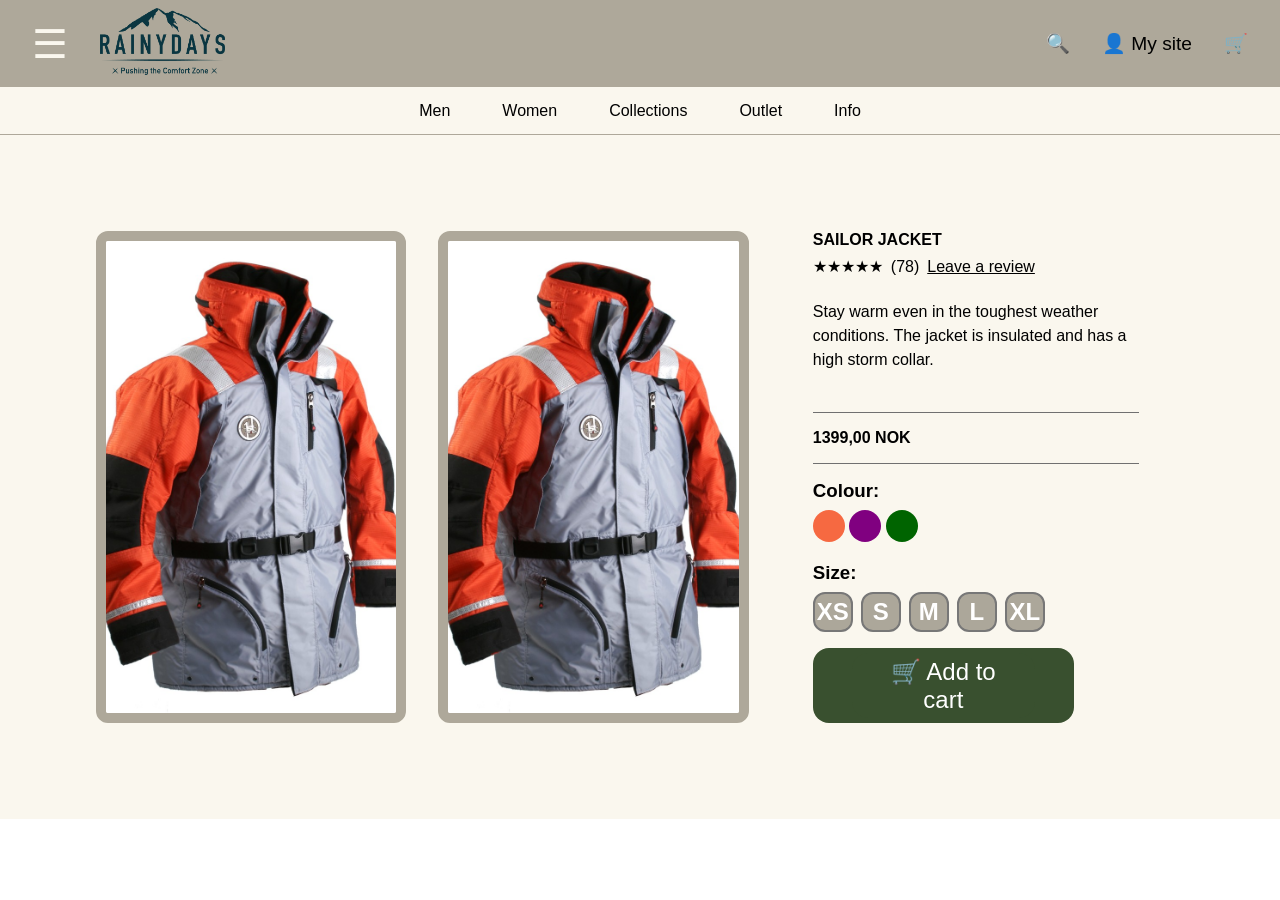
==== product.html @ e4b96ccb "Add remaining product cards to homepage -Add product.html with a two-column layout (grid and flexbox" ====
<!DOCTYPE html>
<html lang="no">
<head>
    <meta charset="UTF-8">
    <meta name="viewport" content="width=device-width, initial-scale=1.0">
    <title>Sailor jacket - Product Details</title>
    <link rel="stylesheet" href="style.css"> 
</head>

<body>
    <header class="main-header">

        <!--Top rectangle-->
        <div class="header-top">

            <!--left column-->
            <div class="left-column">
                <div class="hamburger">☰</div>
                <div class="logo">
                    <img src="images/logo.png" width="125" alt="RainyDays Logo">
                </div>
            </div>

            <!--right column-->
            <div class="right-column">               
                <span>🔍</span>
                <span>👤 My site</span>
                <span>🛒</span>              
            </div>
        </div>


        <!--Bottom rectangle-->
        <nav class="navbar">
            <ul>
                <li><a href="/men">Men</a></li>
                <li><a href="/women">Women</a></li>
                <li><a href="/collections">Collections</a></li>
                <li><a href="/outlet">Outlet</a></li>
                <li><a href="/info">Info</a></li>
            </ul>
        </nav>
    </header> 

    <main class="product-page">

        <!-- Left side of the page with the images -->
        <div class="product-gallery">
                <div class="image-frame main-image">
                    <img src="images/sailor-jacket.jpg" alt="Sailor jacket full view">
                </div>
                <div class="image-frame detail-image">
                    <img src="images/sailor-jacket.jpg" alt="Sailor jacket close-up view">
                </div>
        </div>

        <!-- Right side of the page with the info and choices -->
        <div class="product-info">
                <h1 class="product-main-title">SAILOR JACKET</h1>

                <div class="product-reviews">
                    <span class="stars">★★★★★</span>
                    <span class="review-count">(78)</span>
                    <a href="#reviews" class="leave-review-link">Leave a review</a>
                </div>

                <p class="product-short-text">
                    Stay warm even in the toughest weather conditions. 
                    The jacket is insulated and has a high storm collar.
                </p>

                <div class="divider"></div>
                <p class="product-price">1399,00 NOK</p>
                <div class="divider"></div>

                <div class="product-buttons">
                    <!-- Color choice -->
                    <div class="color-options">
                        <h3>Colour:</h3>
                        <div class="colour-group">
                            <span class="colour-dots" id="orange-dot"></span>
                            <span class="colour-dots" id="purple-dot"></span>
                            <span class="colour-dots" id="dark-green-dot"></span>
                        </div>
                    </div>

                    <!-- Size choice -->
                    <div class="option-group">
                        <h3>Size:</h3>
                        <div class="size-options">
                            <button type="button" class="size-box">XS</button>
                            <button type="button" class="size-box">S</button>
                            <button type="button" class="size-box">M</button>
                            <button type="button" class="size-box">L</button>
                            <button type="button" class="size-box">XL</button>
                        </div>
                    </div>

                    <!-- Add to cart button -->
                    <div class="add-to-cart-button">
                        <a href="#" class="add-to-cart-button">🛒 Add to cart</a>
                    </div>
                </div>
        </div>

    </main>
---- style.css ----
/* #region HOMEPAGE */
*{
    margin: 0;
    padding: 0;
    box-sizing: border-box;
}

.main-header {
  width: 100%;
  font-family: Arial, Helvetica, sans-serif;
}

.header-top {
  background-color: #aea89a;
  padding: 0.5rem 2rem;
  display: grid;
  grid-template-columns: max-content max-content;
  justify-content: space-between;
  align-items: center;
}

.left-column {
  display: flex;
  align-items: center;
  gap: 2rem;
}

.hamburger {
  font-size: 40px;
  color: #faf7ee;
}

.right-column {
  display: flex;
  align-items: center;
  gap: 2rem;
}

.right-column span {
  font-size:larger;
}

.navbar ul {
  list-style-type: none;
  margin: 0;
  padding: 0;
  background-color: #faf7ee;
  display: flex;
  justify-content: center;
  gap: 20px;
  border-bottom: 1px solid  #aea89a;;
}

.navbar ul li a {
  display: block;
  color: black;
  padding: 0.9rem 1rem;
  text-decoration: none;
}

.hero {
  background-image: url("images/background.jpg");
  min-height: 83vh;
  background-size: cover;
  background-position: center;
  background-repeat: no-repeat;
  padding: 4rem;

  display: grid;
  grid-template-columns: repeat(6, 1fr); 
  grid-template-rows: auto 6rem auto; 
  gap: 2rem; 
}

.hero-content {
  grid-row: 1;
  grid-column: 1 / span 5;
}

.headline {
  font-family: Arial, Helvetica, sans-serif;
  font-size: 2.5rem;
  font-weight: 200;
  line-height: 1;
}

.fancy-font {
  font-family: "Pinyon Script", cursive;
  font-weight: 400;
  font-size: 4rem;
  margin-right: -0.3ch;
}


.fancy-font-2 {
 font-family: 'Times New Roman', Times, serif;
 font-style: italic;
 font-size: 2.8rem;
}

.hero-subtext {
  background-color:#faf7ee;
  padding: 5px;
  font-size: medium;
  max-width: 60%;
  width: 50ch;
}

.card-one {
  grid-column: 5 / span 2;
  grid-row: 1 / span 2;
  width: 100%;
  max-width: 16rem;
  height: 18rem; 
  background-color: #f19449;
  border-radius: 150px 150px 0 0;
  color: #fff;
  box-shadow: 0 10px 25px rgba(0, 0, 0, 0.2);
  display: flex;
  flex-direction: column;
  justify-content: flex-end;
  padding: 1.5rem;
}

.button {
  display: inline-block;
  padding: 0.5rem 1rem;
  background-color: #39502f;
  border-radius: 2rem;
  color: white;
  text-decoration: none;
  text-align: center;
  font-size: 0.9rem;
}

.card-two {
  grid-column: 1 / span 3;
  grid-row: 2 / span 2;
  width: 100%;
  max-width: 21rem;
  height: 6rem; 
  background-color: #f19449;
  box-shadow: 0 10px 25px rgba(0, 0, 0, 0.2);
  display: flex;
  justify-content: center;
  align-items: center;
  padding: 1rem;
}

.new-arrivals {
  background-color: #faf7ee;
  max-width: 100%;
  padding: 5rem;
}

.new-arrivals h2 {
  text-align: center;
  margin-bottom: 3rem;
  font-size: 2.5rem;
}

.product-grid {
  display: grid;
  grid-template-columns: repeat(auto-fit, minmax(230px, 1fr));
  gap: 3rem;
  width: 100%;
}

.product-container {
  position: relative;
}

.product-card {
  background: white;
  border: 2px solid #aca79a;
  padding: 20px;
  border-radius: 8px;
  display: flex;
  flex-direction: column;
  box-sizing: border-box;
  text-decoration: none;
  color: inherit;
}

.wishlist-icon {
  position: absolute;
    top: 15px;
    left: 15px;
    z-index: 2;
    width: 30px;
    height: 30px;
    border: 1px solid #e19449; 
    border-radius: 50%;
    display: grid;
    place-items: center;
    color: #e19449;
    font-size: 18px;
    cursor: pointer;
    background-color: #faf7ee; 
}

.product-card img {
  width: 100%;
  aspect-ratio: 6 / 7;
  object-fit: cover;
  border-radius: 4px;
  margin-bottom: 15px;
  margin-top: 25px;
}

.product-card h4 {
    font-family: Arial, Arial, Helvetica, sans-serif;
    font-size: 1.1rem;
    font-weight: bold;
    margin: 0 0 8px 0;
}

.product-card .description {
    font-family: Arial, Arial, Helvetica, sans-serif;
    font-size: 0.85rem;
    color: #555;
    line-height: 1.4;
    margin: 0 0 20px 0;
}

.card-footer {
    margin-top: auto;
    display: flex;
    justify-content: space-between;
    align-items: center;
    border-top: 1px solid #eee;
    padding-top: 10px;
}

.card-footer .category {
    font-size: 0.75rem;
    text-transform: uppercase;
    color: #777;
    letter-spacing: 0.5px;
}

.card-footer .price {
    font-weight: bold;
    font-size: 1.1rem;
    color: #000;
}
/* #endregion */



/* #region PRODUCT PAGE */
.product-page {
  background-color: #faf7ee;
  padding: 6rem;
  font-family: Arial, Helvetica, sans-serif;
  display: flex;
  gap: 4rem;
  box-sizing: border-box;
}

/* #region LEFT SIDE */
.product-gallery {
  flex: 0 0 60%;
  max-width: 60%;
  display: grid;
  grid-template-columns: repeat(2, 1fr);
  gap: 2rem;
}

.product-info {
  flex: 0 0 30%;
  max-width: 30%;
  display: flex;
  flex-direction: column;
}

.image-frame {
  background: white;
  border: 10px solid #aea89a;
  border-radius: 12px;
  overflow: hidden;
}

.image-frame img {
  width: 100%;
  height: 100%;
  object-fit: cover;
  display: block;
}
/* #endregion */

/* #region RIGHT SIDE*/
.product-main-title {
  font-size: 1rem;
  font-weight: bold;
  margin-bottom: 0.5rem;
}

.product-reviews {
  display: flex;
  align-items: center;
  gap: 0.5rem;
  font-size: 1rem;
  margin-bottom: 1.5rem;
}

.leave-review-link {
  color: #000;
  text-decoration: underline;
}

.product-short-text {
  font-size: 1rem;
  line-height: 1.5;
  margin-bottom: 1.5rem;
}

.divider {
  height: 1px;
  background-color: #707070;
  margin: 1rem 0;
  width: 100%;
}

.product-price {
  font-size: 1rem;
  font-weight: bold;
}

.product-buttons {
  display: flex;
  flex-direction: column;
  row-gap: 1rem;
}

.product-buttons h3 {
 margin-bottom: 0.5rem;
}

.colour-dots {
  height: 2rem;
  width: 2rem;
  background-color: #bbb;
  border-radius: 50%;
  display: inline-block;
}

#orange-dot {
  background-color: #f66941;
}

#purple-dot {
  background-color: purple;
}

#dark-green-dot {
  background-color: darkgreen;
}

.size-options {
  display: flex;
  gap: 0.5rem;
}

.size-box {
  width: 2.5rem;
  height: 2.5rem;
  border: 2px solid #777;
  border-radius: 12px;
  font-size: 1.5rem;
  background-color:#aca79a;
  color: white;
  font-weight: bold;
  display: flex;
  align-items: center;
  justify-content: center;
}

.add-to-cart-button {
  display: inline-block;
  padding: 0.3rem 1rem;
  background-color: #39502f;
  border-radius: 1rem;
  color: white;
  text-decoration: none;
  text-align: center;
  font-size: 1.5rem;
  max-width: 80%;
}
/* #endregion */

/* #endregion */
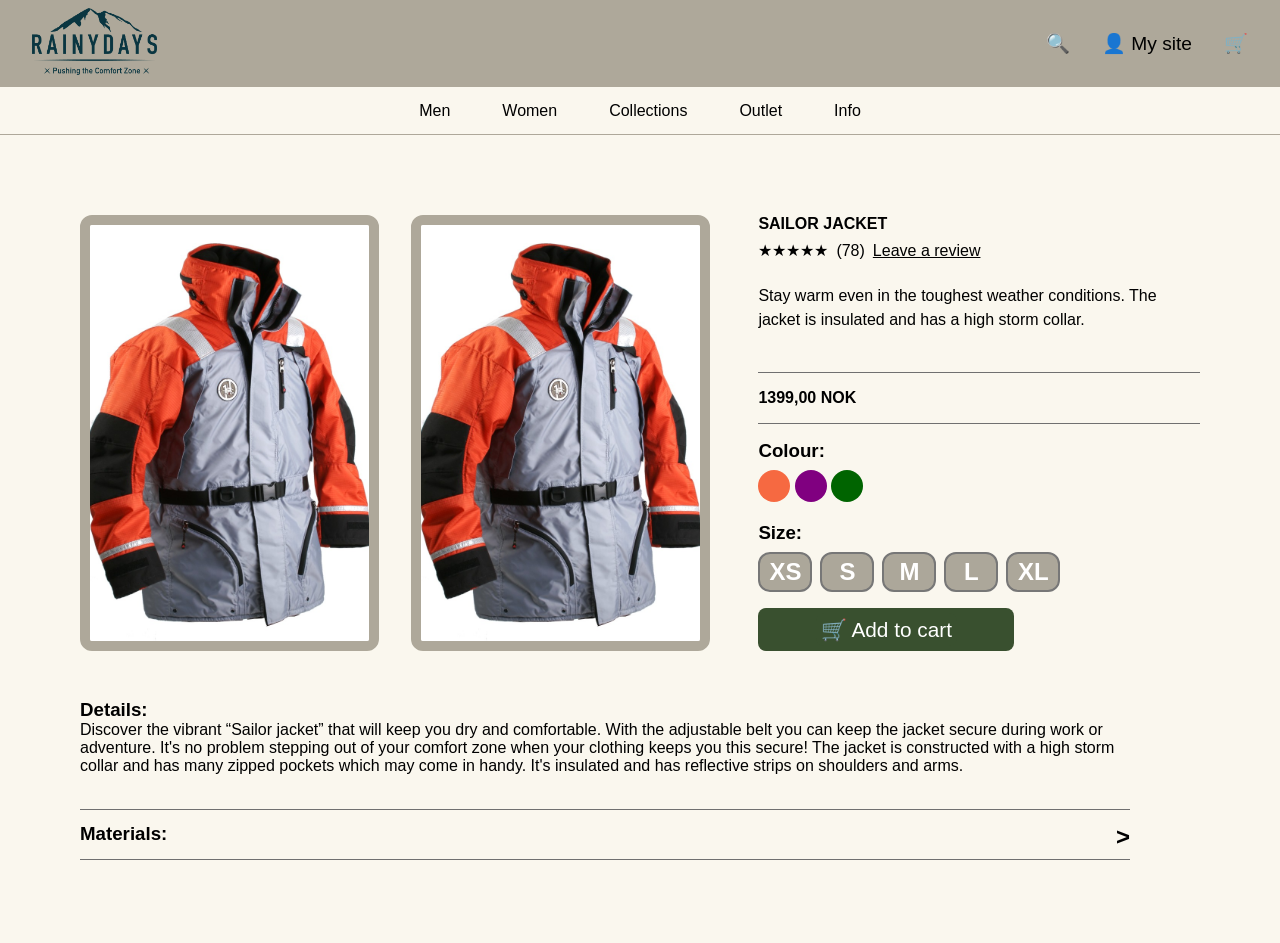
==== commit 3e293224: "change navbar to fit mobile: -Put categories in hamburger-menu when screen is smaller. -Put font-fam" ====
--- a/product.html
+++ b/product.html
@@ -17,7 +17,9 @@
             <div class="left-column">
                 <div class="hamburger">☰</div>
                 <div class="logo">
-                    <img src="images/logo.png" width="125" alt="RainyDays Logo">
+                    <a href="/">
+                        <img src="images/logo.png" width="125" alt="RainyDays Logo">
+                    </a>
                 </div>
             </div>
 
@@ -103,5 +105,23 @@
                 </div>
         </div>
 
+        <!-- Text about the product -->
+        <div class="details-text">
+            <h3>Details:</h3>
+            <p>Discover the vibrant “Sailor jacket” that will keep you dry and comfortable. 
+                With the adjustable belt you can keep the jacket secure during work or adventure. 
+                It's no problem stepping out of your comfort zone when your clothing keeps you this secure! 
+                The jacket is constructed with a high storm collar and has many zipped pockets which may come in handy. 
+                It's insulated and has reflective strips on shoulders and arms.
+            </p>
+        </div>
+
+        <div class="materials-section">
+            
+            <div class="details-divider"></div>
+             <span class="arrow-icon">></span>
+            <h3>Materials:</h3>
+            <div class="details-divider"></div>
+        </div>
     </main>
 
--- a/style.css
+++ b/style.css
@@ -1,15 +1,29 @@
 /* #region HOMEPAGE */
 *{
-    margin: 0;
-    padding: 0;
-    box-sizing: border-box;
+  margin: 0;
+  padding: 0;
+  box-sizing: border-box;
+}
+
+body {
+  font-family: Arial, Helvetica, sans-serif;
 }
 
 .main-header {
   width: 100%;
-  font-family: Arial, Helvetica, sans-serif;
-}
-
+}
+
+.menu-toggle {
+  display: none;
+}
+
+.navbar ul {
+  list-style-type: none;
+  margin: 0;
+  padding: 0;
+}
+
+/* #region HEADER TOP SECTION */
 .header-top {
   background-color: #aea89a;
   padding: 0.5rem 2rem;
@@ -19,53 +33,158 @@
   align-items: center;
 }
 
-.left-column {
+.left-column, .right-column {
   display: flex;
   align-items: center;
   gap: 2rem;
 }
 
-.hamburger {
-  font-size: 40px;
-  color: #faf7ee;
-}
-
-.right-column {
-  display: flex;
-  align-items: center;
-  gap: 2rem;
-}
-
 .right-column span {
-  font-size:larger;
-}
-
-.navbar ul {
-  list-style-type: none;
-  margin: 0;
-  padding: 0;
-  background-color: #faf7ee;
-  display: flex;
-  justify-content: center;
-  gap: 20px;
-  border-bottom: 1px solid  #aea89a;;
-}
-
-.navbar ul li a {
-  display: block;
-  color: black;
-  padding: 0.9rem 1rem;
-  text-decoration: none;
-}
-
+  font-size: larger;
+}
+/* #endregion */
+
+/* #region NAVBAR DESKTOP */
+
+@media (min-width: 769px) {
+
+  .hamburger, 
+  .close-menu, 
+  .menu-overlay, 
+  .mobile-only-link, 
+  .navbar h3 {
+    display: none;
+  }
+
+  .navbar {
+    display: block;
+    position: relative;
+    width: 100%;
+    background-color: #faf7ee;
+  }
+
+  .navbar ul {
+    list-style-type: none;
+    margin: 0;
+    padding: 0;
+    background-color: #faf7ee;
+    display: flex;
+    justify-content: center;
+    gap: 20px;
+    border-bottom: 1px solid  #aea89a;
+  }
+
+  .navbar ul li a {
+    display: block;
+    color: black;
+    padding: 0.9rem 1rem;
+    text-decoration: none;
+  }
+
+  .navbar ul li.demo-link a {
+    font-style: italic;
+    font-weight: 900;   
+    color: #33482a;        
+  }
+
+  .navbar ul li a:hover {
+    text-decoration: underline;
+  }
+}
+
+/* #endregion */
+
+/* #region NAVBAR MOBILE (>768px) */
+@media (max-width: 768px) {
+    
+  .hamburger {
+    display: inline-block;
+    font-size: 40px;
+    color: #faf7ee;
+    cursor: pointer;
+    user-select: none;
+    line-height: 1;
+  }
+
+  .navbar {
+    position: fixed;
+    top: 0;
+    left: -300px;
+    width: 300px;
+    height: 100%;
+    background-color: #faf7ee; 
+    padding: 60px 20px 40px 20px;
+    box-sizing: border-box;
+    z-index: 3; 
+    transition: left 0.3s ease-in-out;
+    box-shadow: 5px 0 25px rgba(0,0,0,0.3);
+    border-right: 2px solid #aea89a;
+  }
+
+  .navbar ul {
+    flex-direction: column;
+    background-color: transparent;
+    border-bottom: none;
+    gap: 0;
+    margin-bottom: 2rem;
+  }
+
+  .navbar ul li {
+    border-bottom: 1px solid #aea89a;
+  }
+
+  .navbar ul li a {
+    display: block;
+    color: black;
+    padding: 0.9rem 1rem;
+    text-decoration: none;
+  }
+
+  .navbar ul li.demo-link a {
+    font-style: italic;
+    font-weight: 900;   
+    color: #33482a; 
+  }
+
+  .navbar h3 {
+    display: block;
+    font-size: 1rem;
+    color: #000;
+    border-bottom: 1px solid #aea89a;
+    padding-bottom: 5px;
+    margin-top: 2rem;
+    margin-bottom: 15px;
+  }
+
+  .close-menu {
+    display: block;
+    font-size: 28px;
+    cursor: pointer;
+    position: absolute;
+    top: 1rem;
+    right: 1rem;
+    color: #000000;
+    font-weight: bold;
+  }
+
+    .menu-toggle:checked ~ .navbar {
+        left: 0;
+    }
+
+}
+/* #endregion */
+
+/* #endregion */
+
+/* #region HERO SECTION */
 .hero {
-  background-image: url("images/background.jpg");
+  background-image: linear-gradient(rgba(255,255,255,0.2), rgba(255,255,255,0.2)), 
+  url("images/background.jpg");
   min-height: 83vh;
   background-size: cover;
   background-position: center;
   background-repeat: no-repeat;
   padding: 4rem;
-
   display: grid;
   grid-template-columns: repeat(6, 1fr); 
   grid-template-rows: auto 6rem auto; 
@@ -78,7 +197,6 @@
 }
 
 .headline {
-  font-family: Arial, Helvetica, sans-serif;
   font-size: 2.5rem;
   font-weight: 200;
   line-height: 1;
@@ -106,11 +224,12 @@
   width: 50ch;
 }
 
+/* #region PRODUCT CARDS HERO */
 .card-one {
   grid-column: 5 / span 2;
   grid-row: 1 / span 2;
   width: 100%;
-  max-width: 16rem;
+  max-width: 15rem;
   height: 18rem; 
   background-color: #f19449;
   border-radius: 150px 150px 0 0;
@@ -120,6 +239,33 @@
   flex-direction: column;
   justify-content: flex-end;
   padding: 1.5rem;
+}
+
+.jacket-container {
+  display: grid;
+  grid-template-columns: 1fr 0.5fr 1fr;
+  width: 100%;
+  height: 75%;
+  margin-bottom: auto;
+}
+
+.jacket-container img {
+  width: 100%;
+  height: auto;
+  align-self: end; 
+}
+
+.jacket-left {
+  grid-column: 1 / span 2;
+  grid-row: 2;
+  z-index: 2;
+}
+
+.jacket-right {
+  grid-column: 2 / span 2; 
+  grid-row: 2;
+  z-index: 1;
+
 }
 
 .button {
@@ -147,6 +293,16 @@
   padding: 1rem;
 }
 
+.sailor-jacket {
+  width: 150px;
+  height: 150px;
+  object-fit: contain;
+}
+/* #endregion */
+
+/* #endregion */
+
+/* #region NEW ARRIVALS PRODUCT-GRID */
 .new-arrivals {
   background-color: #faf7ee;
   max-width: 100%;
@@ -184,19 +340,25 @@
 
 .wishlist-icon {
   position: absolute;
-    top: 15px;
-    left: 15px;
-    z-index: 2;
-    width: 30px;
-    height: 30px;
-    border: 1px solid #e19449; 
-    border-radius: 50%;
-    display: grid;
-    place-items: center;
-    color: #e19449;
-    font-size: 18px;
-    cursor: pointer;
-    background-color: #faf7ee; 
+  top: 1rem;
+  left: 1rem;
+  z-index: 2;
+  width: 30px;
+  height: 50px;
+  border: 1px solid #e19449; 
+  border-radius: 50%;
+  display: grid;
+  justify-content: center;
+  color: #e19449;
+  font-size: 1.4rem;
+  cursor: pointer;
+  background-color: #faf7ee; 
+}
+
+.wishlist-icon:hover, .wishlist-icon:focus {
+  content: "♥";
+  background-color: #f19449;
+  color: #ffffff;          
 }
 
 .product-card img {
@@ -209,67 +371,65 @@
 }
 
 .product-card h4 {
-    font-family: Arial, Arial, Helvetica, sans-serif;
-    font-size: 1.1rem;
-    font-weight: bold;
-    margin: 0 0 8px 0;
+  font-size: 1.1rem;
+  font-weight: bold;
+  margin: 0 0 8px 0;
 }
 
 .product-card .description {
-    font-family: Arial, Arial, Helvetica, sans-serif;
-    font-size: 0.85rem;
-    color: #555;
-    line-height: 1.4;
-    margin: 0 0 20px 0;
+  font-size: 0.9rem;
+  color: #555;
+  line-height: 1.4;
+  margin: 0 0 20px 0;
 }
 
 .card-footer {
-    margin-top: auto;
-    display: flex;
-    justify-content: space-between;
-    align-items: center;
-    border-top: 1px solid #eee;
-    padding-top: 10px;
+  margin-top: auto;
+  display: flex;
+  justify-content: space-between;
+  align-items: center;
+  border-top: 1px solid #eee;
+  padding-top: 10px;
 }
 
 .card-footer .category {
-    font-size: 0.75rem;
-    text-transform: uppercase;
-    color: #777;
-    letter-spacing: 0.5px;
+  font-size: 1rem;
+  text-transform: uppercase;
+  color: #555;
+  letter-spacing: 0.5px;
 }
 
 .card-footer .price {
-    font-weight: bold;
-    font-size: 1.1rem;
-    color: #000;
-}
-/* #endregion */
-
-
+  font-weight: bold;
+  font-size: 1.1rem;
+  color: #000;
+}
+/* #endregion */
 
 /* #region PRODUCT PAGE */
 .product-page {
   background-color: #faf7ee;
-  padding: 6rem;
-  font-family: Arial, Helvetica, sans-serif;
-  display: flex;
-  gap: 4rem;
-  box-sizing: border-box;
+  padding: 5rem;
+  display: grid;
+  grid-template-columns: 3fr 2fr;
+  gap: 1rem;
 }
 
 /* #region LEFT SIDE */
 .product-gallery {
-  flex: 0 0 60%;
-  max-width: 60%;
   display: grid;
-  grid-template-columns: repeat(2, 1fr);
+  grid-template-columns: repeat(auto-fit, minmax(250px, 1fr));
   gap: 2rem;
+  padding-right: 2rem;
+}
+
+.product-gallery img {
+  width: 100%;
+  height: auto;
+  object-fit: cover;
 }
 
 .product-info {
-  flex: 0 0 30%;
-  max-width: 30%;
   display: flex;
   flex-direction: column;
 }
@@ -293,7 +453,7 @@
 .product-main-title {
   font-size: 1rem;
   font-weight: bold;
-  margin-bottom: 0.5rem;
+  padding-bottom: 0.5rem;
 }
 
 .product-reviews {
@@ -334,7 +494,7 @@
 }
 
 .product-buttons h3 {
- margin-bottom: 0.5rem;
+  margin-bottom: 0.5rem;
 }
 
 .colour-dots {
@@ -378,15 +538,109 @@
 
 .add-to-cart-button {
   display: inline-block;
-  padding: 0.3rem 1rem;
+  padding: 0.3rem;
   background-color: #39502f;
-  border-radius: 1rem;
+  border-radius: 0.5rem;
   color: white;
   text-decoration: none;
   text-align: center;
+  font-size: 1.3rem;
+  max-width: 16rem;
+}
+/* #endregion */
+
+.details-text {
+  grid-column: 1 / -1;
+  margin-top: 2rem;
+  margin-bottom: 1rem;
+  max-width: 1050px;
+  font-size: 1rem;
+}
+
+.materials-section {
+  grid-column: 1 / -1; 
+  max-width: 1050px; 
+  width: 100%;
+  margin: 0;   
+}
+
+.details-divider {
+  grid-column: 1 / -1;
+  margin: 0.1rem 0;
+  max-width: 1050px;
+  height: 1px;
+  background-color: #707070;
+}
+
+.materials-section h3 {
+  padding: 0.75rem 0; 
+  margin: 0;          
+}
+
+.arrow-icon {
   font-size: 1.5rem;
-  max-width: 80%;
-}
-/* #endregion */
-
+  font-weight: bold;
+  float: right;
+  max-width: 1050px;
+  padding: 0.75rem 0; 
+}
+
+
+
+/* #endregion */
+
+/* #region VIEW ALL PRODUCTS */
+
+.hero-all-products {
+  font-family: Arial, Helvetica, sans-serif;
+  font-size: 1.5rem;
+  font-style: italic;
+  color: white;
+  background-image: url("images/pexels-vladbagacian-2819553.jpg");
+
+  min-height: 83vh;
+  background-size: cover;
+  background-position: bottom;
+  background-repeat: no-repeat;
+  padding: 4rem;
+  display: flex;
+  justify-content: flex-start;
+  align-items: flex-end;
+}
+
+.toolbar {
+  display: flex;
+  justify-content: space-between;
+  align-items: center;               
+  padding-left: 4rem;
+  padding-right: 4rem;
+  font-family: sans-serif;
+  font-size: 1rem;
+  background-color: #faf7ee;
+}
+
+.left {
+  display: flex;
+  align-items: center;
+  gap: 1rem;                
+}
+
+button {
+  background: #B5B0A4;          
+  color: black;
+  border: none;
+  font-weight: bold;
+  padding: 10px 25px;
+  border-radius: 20px;         
+  cursor: pointer;
+}
+
+.all-products h2 {
+  text-align: center;
+  font-size: 2.5rem;
+  font-weight: 200;
+  background-color: #faf7ee;
+  padding-top: 4rem;
+  padding-bottom: 2rem;
+}
 /* #endregion */
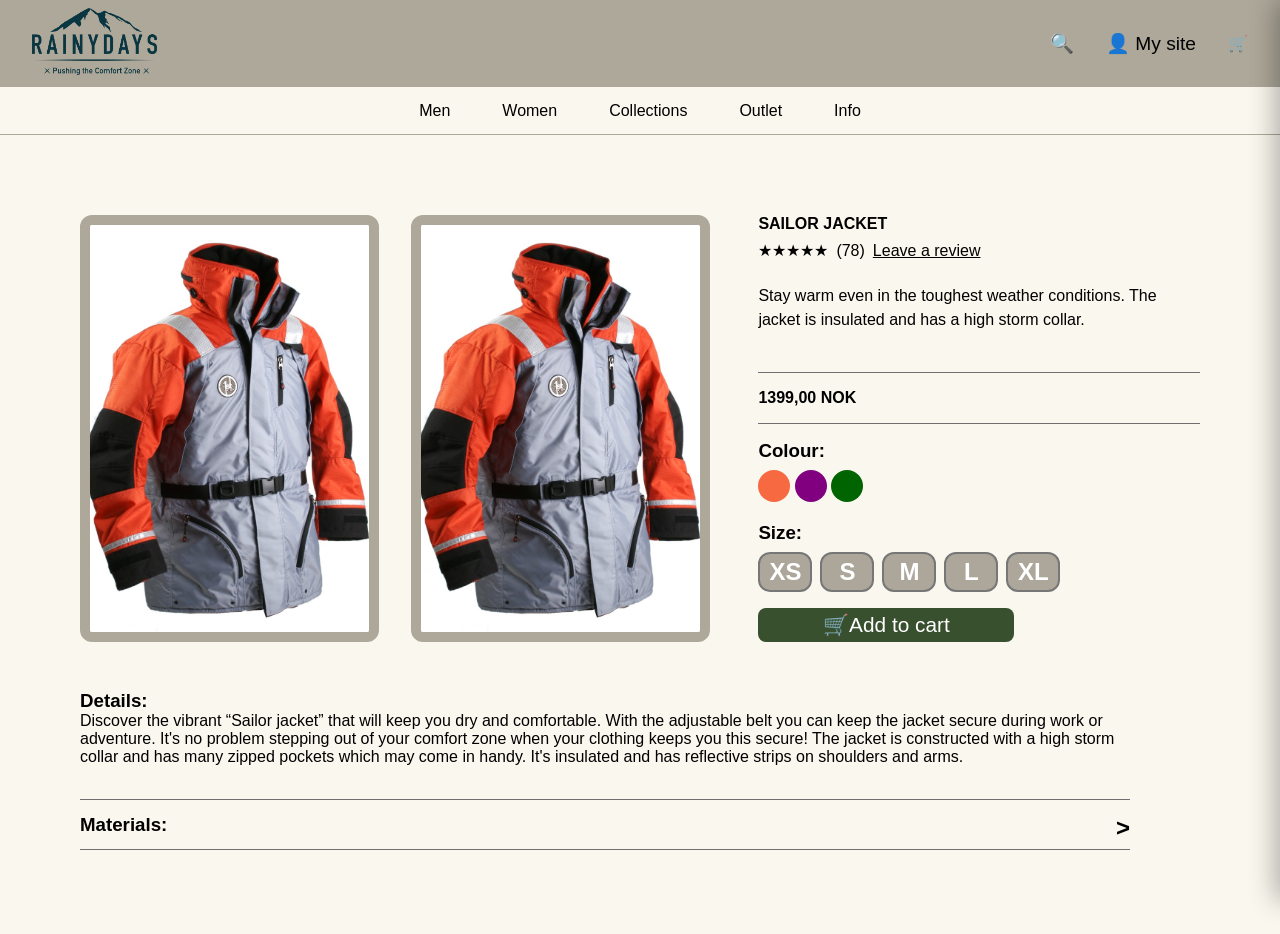
==== commit 64c499f7: "Made the structure for shopping cart menu: -Same structure as hamburger-menu. -Also opens by shoppin" ====
--- a/product.html
+++ b/product.html
@@ -8,18 +8,20 @@
 </head>
 
 <body>
+
+    <input type="checkbox" id="menu-toggle" class="menu-toggle">
+    <input type="checkbox" id="cart-toggle" class="cart-toggle">
+
     <header class="main-header">
 
         <!--Top rectangle-->
         <div class="header-top">
-
-            <!--left column-->
             <div class="left-column">
-                <div class="hamburger">☰</div>
+                <label for="menu-toggle" class="hamburger">☰</label>
                 <div class="logo">
-                    <a href="/">
+                    <a href="index.html">
                         <img src="images/logo.png" width="125" alt="RainyDays Logo">
-                    </a>
+                    </a>       
                 </div>
             </div>
 
@@ -27,14 +29,16 @@
             <div class="right-column">               
                 <span>🔍</span>
                 <span>👤 My site</span>
-                <span>🛒</span>              
+                <label for="cart-toggle" class="desktop-cart-icon">🛒</label>            
             </div>
         </div>
 
-
         <!--Bottom rectangle-->
         <nav class="navbar">
+            <label for="menu-toggle" class="close-menu">✕</label>
+
             <ul>
+                <h3>CATEGORIES:</h3>
                 <li><a href="/men">Men</a></li>
                 <li><a href="/women">Women</a></li>
                 <li><a href="/collections">Collections</a></li>
@@ -42,10 +46,10 @@
                 <li><a href="/info">Info</a></li>
             </ul>
         </nav>
-    </header> 
+
+    </header>  
 
     <main class="product-page">
-
         <!-- Left side of the page with the images -->
         <div class="product-gallery">
                 <div class="image-frame main-image">
@@ -55,56 +59,51 @@
                     <img src="images/sailor-jacket.jpg" alt="Sailor jacket close-up view">
                 </div>
         </div>
-
         <!-- Right side of the page with the info and choices -->
         <div class="product-info">
-                <h1 class="product-main-title">SAILOR JACKET</h1>
+            <h1 class="product-main-title">SAILOR JACKET</h1>
 
-                <div class="product-reviews">
-                    <span class="stars">★★★★★</span>
-                    <span class="review-count">(78)</span>
-                    <a href="#reviews" class="leave-review-link">Leave a review</a>
+            <div class="product-reviews">
+                <span class="stars">★★★★★</span>
+                <span class="review-count">(78)</span>
+                <a href="#reviews" class="leave-review-link">Leave a review</a>
+            </div>
+
+            <p class="product-short-text">
+                Stay warm even in the toughest weather conditions. 
+                The jacket is insulated and has a high storm collar.
+            </p>
+
+            <div class="divider"></div>
+            <p class="product-price">1399,00 NOK</p>
+            <div class="divider"></div>
+
+            <div class="product-buttons">
+                <!-- Color choice -->
+                <div class="color-options">
+                    <h3>Colour:</h3>
+                    <div class="colour-group">
+                        <span class="colour-dots" id="orange-dot"></span>
+                        <span class="colour-dots" id="purple-dot"></span>
+                        <span class="colour-dots" id="dark-green-dot"></span>
+                    </div>
                 </div>
 
-                <p class="product-short-text">
-                    Stay warm even in the toughest weather conditions. 
-                    The jacket is insulated and has a high storm collar.
-                </p>
-
-                <div class="divider"></div>
-                <p class="product-price">1399,00 NOK</p>
-                <div class="divider"></div>
-
-                <div class="product-buttons">
-                    <!-- Color choice -->
-                    <div class="color-options">
-                        <h3>Colour:</h3>
-                        <div class="colour-group">
-                            <span class="colour-dots" id="orange-dot"></span>
-                            <span class="colour-dots" id="purple-dot"></span>
-                            <span class="colour-dots" id="dark-green-dot"></span>
-                        </div>
-                    </div>
-
-                    <!-- Size choice -->
-                    <div class="option-group">
-                        <h3>Size:</h3>
-                        <div class="size-options">
-                            <button type="button" class="size-box">XS</button>
-                            <button type="button" class="size-box">S</button>
-                            <button type="button" class="size-box">M</button>
-                            <button type="button" class="size-box">L</button>
-                            <button type="button" class="size-box">XL</button>
-                        </div>
-                    </div>
-
-                    <!-- Add to cart button -->
-                    <div class="add-to-cart-button">
-                        <a href="#" class="add-to-cart-button">🛒 Add to cart</a>
+                <!-- Size choice -->
+                <div class="option-group">
+                    <h3>Size:</h3>
+                    <div class="size-options">
+                        <button type="button" class="size-box">XS</button>
+                        <button type="button" class="size-box">S</button>
+                        <button type="button" class="size-box">M</button>
+                        <button type="button" class="size-box">L</button>
+                        <button type="button" class="size-box">XL</button>
                     </div>
                 </div>
+                <!-- Add to cart button -->
+                <label for="cart-toggle" class="add-to-cart-button">🛒Add to cart</label>
+            </div>
         </div>
-
         <!-- Text about the product -->
         <div class="details-text">
             <h3>Details:</h3>
@@ -117,7 +116,6 @@
         </div>
 
         <div class="materials-section">
-            
             <div class="details-divider"></div>
              <span class="arrow-icon">></span>
             <h3>Materials:</h3>
@@ -125,3 +123,12 @@
         </div>
     </main>
 
+    <aside class="shopping-cart">
+        <label for="cart-toggle" class="close-menu">✕</label>
+        <h3>COMING SOON</h3>
+        <h2>Name of item</h2>
+        <p>Colour / Size </p>
+        <h2>Price</h2>
+    </aside>
+
+</body>
--- a/style.css
+++ b/style.css
@@ -13,7 +13,7 @@
   width: 100%;
 }
 
-.menu-toggle {
+.menu-toggle, .cart-toggle {
   display: none;
 }
 
@@ -109,8 +109,9 @@
   .navbar {
     position: fixed;
     top: 0;
-    left: -300px;
-    width: 300px;
+    left: -15rem;
+    width: 15rem;
+    max-width: 85vw;
     height: 100%;
     background-color: #faf7ee; 
     padding: 60px 20px 40px 20px;
@@ -138,12 +139,6 @@
     color: black;
     padding: 0.9rem 1rem;
     text-decoration: none;
-  }
-
-  .navbar ul li.demo-link a {
-    font-style: italic;
-    font-weight: 900;   
-    color: #33482a; 
   }
 
   .navbar h3 {
@@ -167,14 +162,9 @@
     font-weight: bold;
   }
 
-    .menu-toggle:checked ~ .navbar {
-        left: 0;
-    }
-
-}
-/* #endregion */
-
-/* #endregion */
+}
+/* #endregion */
+
 
 /* #region HERO SECTION */
 .hero {
@@ -182,7 +172,7 @@
   url("images/background.jpg");
   min-height: 83vh;
   background-size: cover;
-  background-position: center;
+  background-position: center bottom;
   background-repeat: no-repeat;
   padding: 4rem;
   display: grid;
@@ -406,6 +396,8 @@
 }
 /* #endregion */
 
+/* #endregion */
+
 /* #region PRODUCT PAGE */
 .product-page {
   background-color: #faf7ee;
@@ -536,6 +528,7 @@
   justify-content: center;
 }
 
+/* #region SHOPPING CART MENU AND BUTTON */
 .add-to-cart-button {
   display: inline-block;
   padding: 0.3rem;
@@ -547,6 +540,61 @@
   font-size: 1.3rem;
   max-width: 16rem;
 }
+
+.add-to-cart-button:hover {
+  background-color: #2b3d24;
+}
+
+.shopping-cart {
+  position: fixed;
+  top: 0;
+  right: -25rem; 
+  width: 25rem;
+  max-width: 85vw;
+  height: 100%;
+  background-color: #faf7ee; 
+  padding: 60px 20px 40px 20px;
+  box-sizing: border-box;
+  z-index: 5;
+  transition: right 0.3s ease-in-out;
+  box-shadow: -5px 0 25px rgba(0,0,0,0.3);
+  border-left: 2px solid #aea89a;
+}
+
+.shopping-cart h3 {
+  display: block;
+  font-size: 1.1rem;
+  color: #000;
+  border-bottom: 1px solid #aea89a;
+  padding-bottom: 5px;
+  margin-bottom: 15px;
+  letter-spacing: 0.5px;
+}
+
+.shopping-cart h2 {
+  font-size: 1rem;
+  margin: 10px 0 5px 0;
+}
+
+.shopping-cart p {
+font-size: 0.9rem;
+color: #555;
+}
+
+.shopping-cart .close-menu {
+  display: block;
+  font-size: 28px;
+  cursor: pointer;
+  position: absolute;
+  top: 1rem;
+  right: 1rem;
+  color: #000000;
+  font-weight: bold;
+  line-height: 1;
+}
+
+/* #endregion */
+
 /* #endregion */
 
 .details-text {
@@ -643,4 +691,14 @@
   padding-top: 4rem;
   padding-bottom: 2rem;
 }
+/* #endregion */
+
+/* #region INTERACTIVE STATES */
+.menu-toggle:checked ~ .main-header .navbar {
+  left: 0;
+}
+
+.cart-toggle:checked ~ .shopping-cart {
+  right: 0;
+}
 /* #endregion */
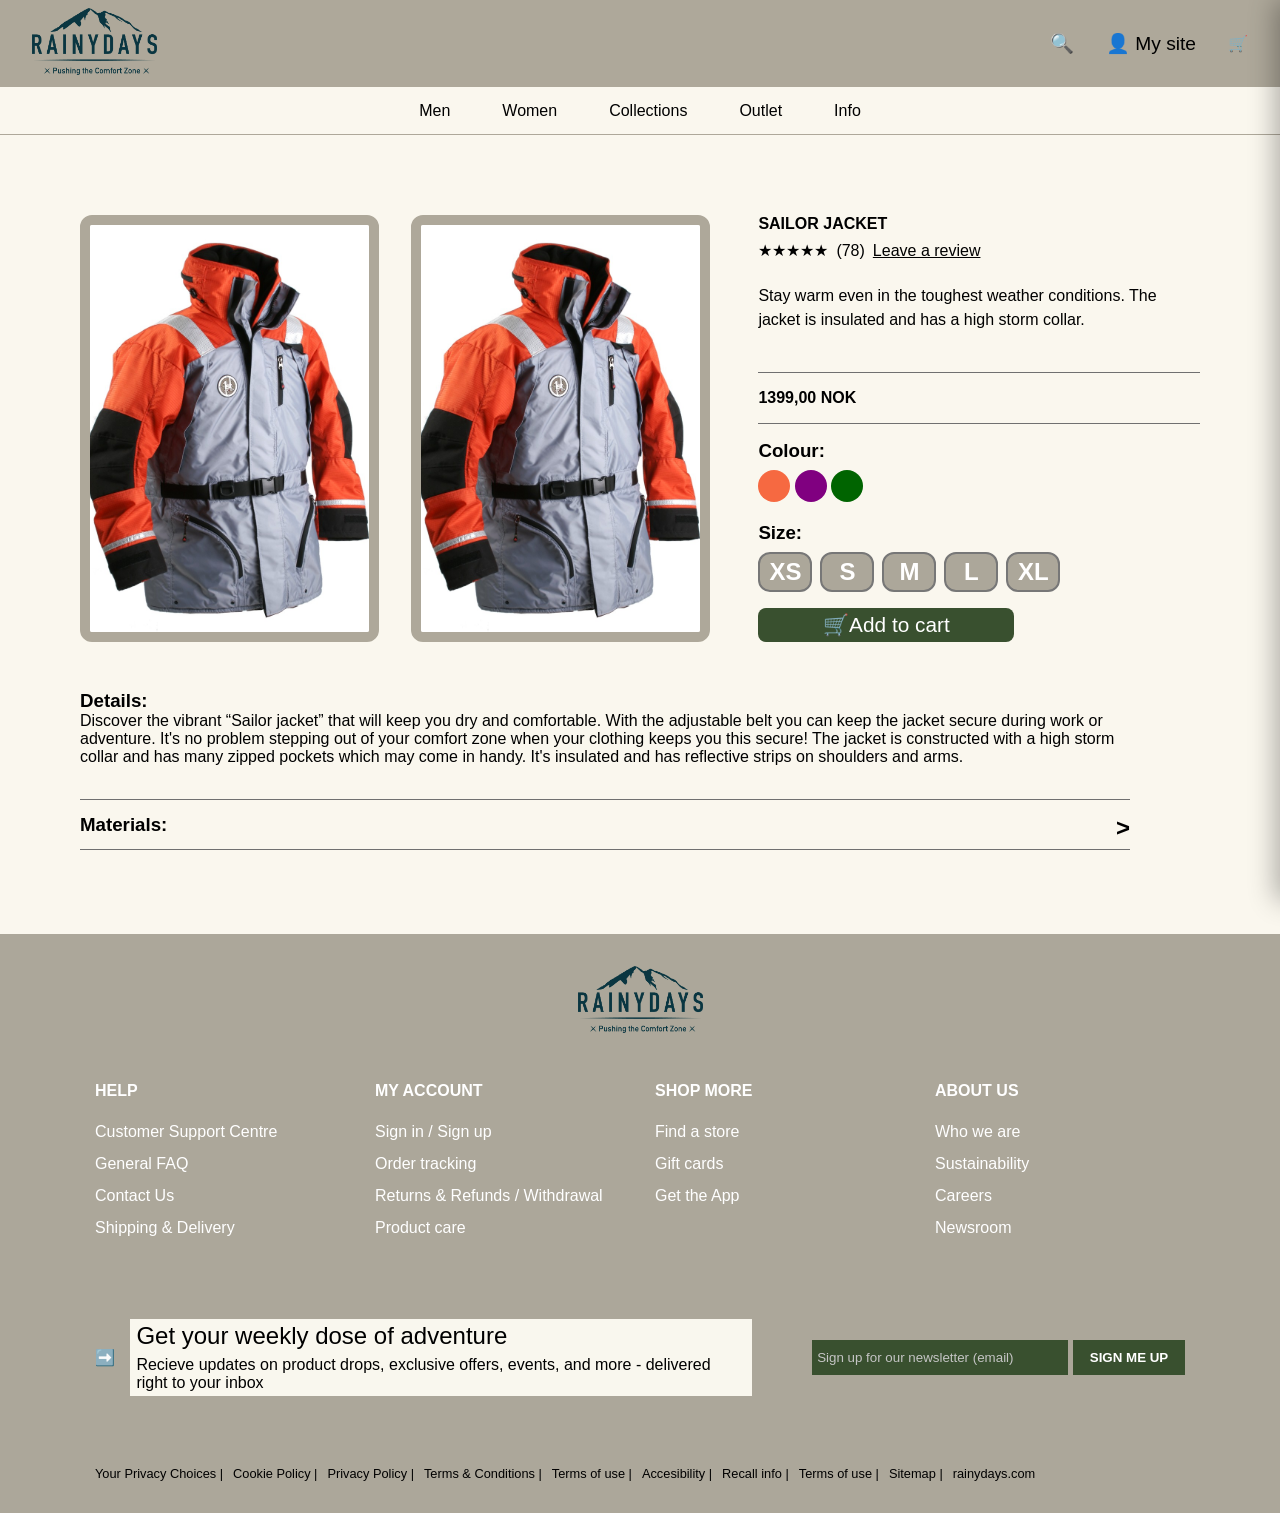
==== commit 0d35a477: "Add FOOTER: -With grid and flex combined for better responsiveness." ====
--- a/product.html
+++ b/product.html
@@ -131,4 +131,70 @@
         <h2>Price</h2>
     </aside>
 
+    <footer>
+        <div class="footer-logo"><img src="images/logo.png" width="125" alt="RainyDays Logo"></div>
+        <div class="footer-container">
+            <div class="footer-wrapper">
+                <h4>HELP</h4>
+                <a href="#">Customer Support Centre</a>
+                <a href="#">General FAQ</a>
+                <a href="#">Contact Us</a>
+                <a href="#">Shipping & Delivery</a>
+            </div>
+
+            <div class="footer-wrapper">
+                <h4>MY ACCOUNT</h4>
+                <a href="#">Sign in / Sign up</a>
+                <a href="#">Order tracking</a>
+                <a href="#">Returns & Refunds / Withdrawal</a>
+                <a href="#">Product care</a>
+            </div>
+
+            <div class="footer-wrapper">
+                <h4>SHOP MORE</h4>
+                <a href="#">Find a store</a>
+                <a href="#">Gift cards</a>
+                <a href="#">Get the App</a>
+            </div>
+
+            <div class="footer-wrapper">
+                <h4>ABOUT US</h4>
+                <a href="#">Who we are</a>
+                <a href="#">Sustainability</a>
+                <a href="#">Careers</a>
+                <a href="#">Newsroom</a>
+            </div>
+
+            <div class="footer-newsletter">
+                <div class="icon-and-info">
+                    <div class="Arrow icon">➡️</div>
+                    <div class="newsletter-info">
+                        <h2>Get your weekly dose of adventure</h2>
+                        <p>Recieve updates on product drops, exclusive offers,
+                        events, and more - delivered right to your inbox
+                        </p>
+                    </div>
+                </div>
+                <div class="email-input-and-sign-me-up-button">
+                    <input type="email" 
+                    placeholder="Sign up for our newsletter (email)">
+                    <button>SIGN ME UP</button>
+                </div>
+            </div>
+            
+            <div class="webright">
+                <a href="#">Your Privacy Choices   |</a>
+                <a href="#">Cookie Policy |</a>
+                <a href="#">Privacy Policy |</a>
+                <a href="#">Terms & Conditions |</a>
+                <a href="#">Terms of use |</a>
+                <a href="#">Accesibility |</a>
+                <a href="#">Recall info |</a>
+                <a href="#">Terms of use |</a>
+                <a href="#">Sitemap |</a>
+                <a href="#">rainydays.com</a>
+            </div>  
+        </div>
+
+    </footer>
 </body>
--- a/style.css
+++ b/style.css
@@ -396,6 +396,139 @@
 }
 /* #endregion */
 
+/* #region FOOTER */
+.footer-logo {
+  text-align: center;
+  margin-bottom: 2rem;
+}
+
+footer {
+  background-color: #aca79a;
+  padding: 2rem 3.5rem;
+}
+
+.footer-container {
+  display: grid;
+  grid-template-columns: repeat(auto-fit, minmax(230px, 250px));
+  justify-content: center;
+  gap: 30px;
+  max-width: 1200px;
+  margin: 0 auto;
+  width: 100%;
+}
+
+.footer-wrapper {
+  display: flex;
+  flex-direction: column;
+  justify-content: flex-start;
+  padding: 0.8rem 0;
+  text-align: left;
+}
+
+.footer-wrapper h4 {
+  color: white;
+  margin-bottom: 1rem;
+}
+
+.footer-wrapper a {
+  text-decoration: none;
+  color: white;
+  line-height: 2;
+}
+
+.footer-wrapper a:hover {
+  color: #d5d5d5;
+}
+
+/* #region NEWSLETTER */
+.footer-newsletter {
+  grid-column: 1 / -1; 
+  display: flex;
+  flex-wrap: wrap;
+  align-items: center;
+  justify-content: center;
+  gap: 60px;
+  margin-top: 2rem;
+  margin-bottom: 1rem;
+}
+
+.icon-and-info {
+  display: flex;
+  align-items: center;
+  gap: 15px;
+  flex: 1;
+  min-width: 280px; 
+}
+
+.footer-newsletter h2, 
+.footer-newsletter p {
+  background-color: #f9f7ee;
+  padding: 0.2rem 0.4rem;
+  font-weight: 200;
+  margin: 0;
+}
+
+.footer-newsletter input {
+  background-color: #39502f;
+  padding: 0.5rem 2rem 0.5rem 0.2rem;
+  border: 2px solid #39502f;
+  width: 16rem;
+  color: white;
+}
+
+.footer-newsletter input::placeholder {
+  color: #c5c5c5; 
+}
+
+.email-input-and-sign-me-up-button {
+  display: flex;
+  align-items: center;
+  gap: 5px;
+  flex-wrap: nowrap;
+}
+
+.email-input-and-sign-me-up-button button {
+  background-color: #39502f;
+  padding: 0.5rem;
+  border: 2px solid #39502f;
+  width: 7rem;
+  border-radius: 0%;
+  color: white;
+  cursor: pointer;
+  transition: all 0.2s ease-in;
+} 
+
+.email-input-and-sign-me-up-button button:hover {
+  background-color: #2b3d24;
+}
+/* #endregion */
+
+
+.webright {
+  grid-column: 1 / -1;
+  padding-top: 1.5rem;
+  display: flex;
+  flex-wrap: wrap;
+  gap: 10px;
+}
+
+.webright a {
+  color: black;
+  text-decoration: none;
+  font-size: 0.8rem
+}
+
+.webright a:hover {
+  text-decoration: underline;
+}
+
+@media (max-width: 580px) {
+  .footer-newsletter input {
+    width: 100%;
+  }
+}
+/* #endregion */
+
 /* #endregion */
 
 /* #region PRODUCT PAGE */
